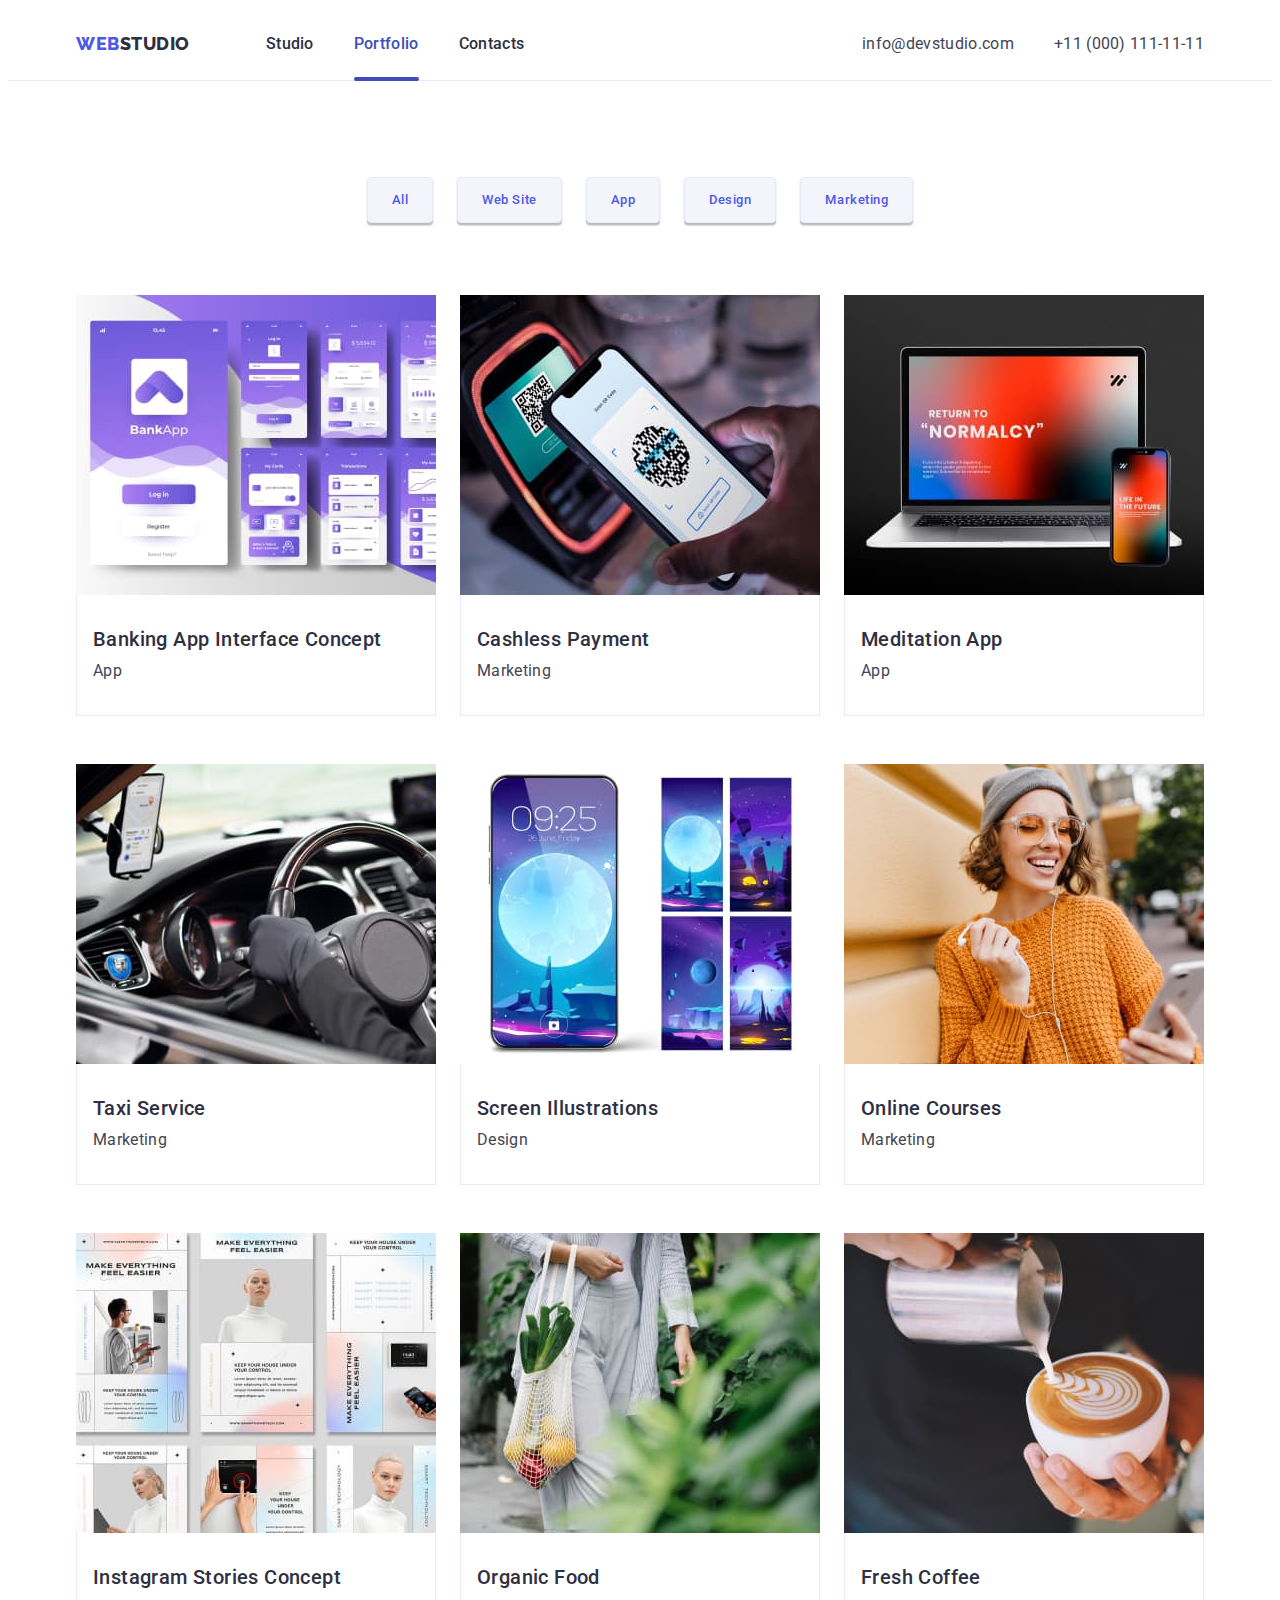
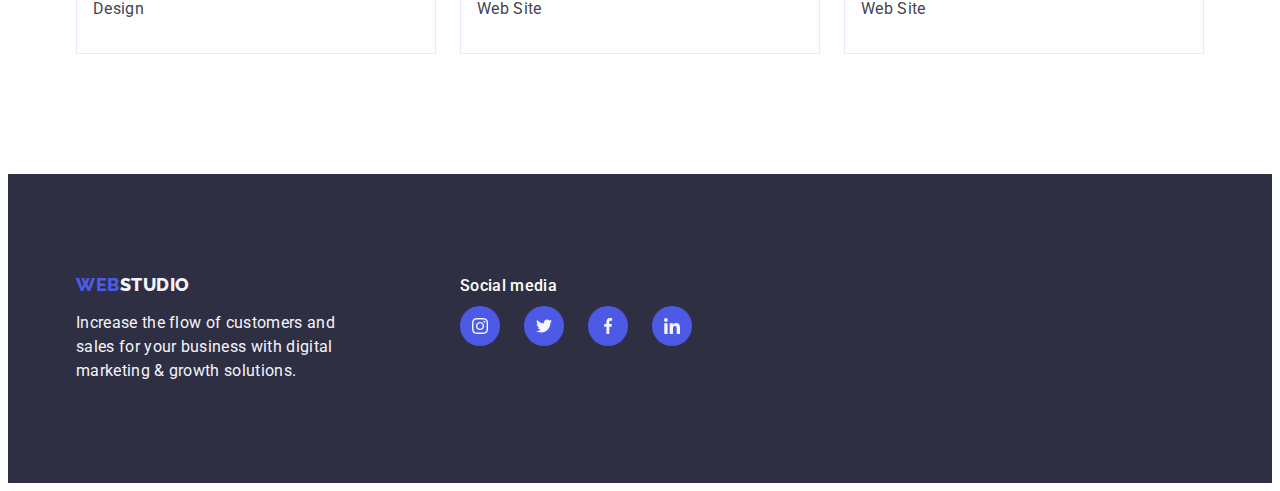
==== portfolio.html @ 9d32dc61 "popup" ====
<!DOCTYPE html>
<html lang="en">
  <head>
    <meta charset="UTF-8" />
    <meta name="viewport" content="width=device-width, initial-scale=1.0" />
    <title>Portfolio</title>

    <!-- Normalizator -->
    <link
      rel="stylesheet"
      href="https://cdnjs.cloudflare.com/ajax/libs/modern-normalize/2.0.0/modern-normalize.min.css"
      integrity="sha512-4xo8blKMVCiXpTaLzQSLSw3KFOVPWhm/TRtuPVc4WG6kUgjH6J03IBuG7JZPkcWMxJ5huwaBpOpnwYElP/m6wg=="
      crossorigin="anonymous"
      referrerpolicy="no-referrer"
    />
    <!-- ================== Font Styles =================== -->
    <link rel="preconnect" href="https://fonts.googleapis.com" />
    <link rel="preconnect" href="https://fonts.gstatic.com" crossorigin />
    <link
      href="https://fonts.googleapis.com/css2?family=Raleway:wght@800&family=Roboto:wght@400;500;700;900&display=swap"
      rel="stylesheet"
    />
    <!-- ================== Conection to CSS ============== -->
    <link rel="stylesheet" href="./css/styles.css" />
  </head>

  <!-- ================================ BODY ===================================== -->
  <body>
    <div class="all">
      <!-- Header. logo, menu, address -->
      <header class="header-main">
        <div class="container header">
          <nav class="header-navigation">
            <!--  -->
            <!--  -->
            <!--  -->
            <a href="./index.html" class="header-link-logo link"
              >Web<span class="span-logo">Studio</span></a
            >
            <!--  -->
            <!--  -->
            <!--  -->
            <ul class="links list header-menu-ul">
              <li class="header-menu-list">
                <a class="header-link-menu link" href="./index.html">Studio</a>
              </li>
              <li class="header-menu-list">
                <a
                  class="header-link-menu link current portfolio"
                  href="./portfolio.html"
                  >Portfolio</a
                >
              </li>
              <li class="header-menu-list">
                <a class="header-link-menu link" href="">Contacts</a>
              </li>
            </ul>
          </nav>
          <!-- Address -->
          <address class="address">
            <ul class="links list address-list">
              <li class="header-menu-list">
                <a
                  href="mailto:info@devstudio.com"
                  class="header-link-address link"
                  >info@devstudio.com</a
                >
              </li>
              <li class="header-menu-list">
                <a href="tel:+110001111111" class="header-link-address link"
                  >+11 (000) 111-11-11</a
                >
              </li>
            </ul>
          </address>
        </div>
      </header>

      <!-- ================================ MAIN CONTENT ================================-->
      <!--                                The Portfolio                                 -->
      <main>
        <!-- Section 1. Buttons -->
        <section class="section">
          <div class="container">
            <h1 class="visually-hidden">Portfolio</h1>

            <ul class="links list ul-portfolio-buttons">
              <li>
                <button type="button" class="button-portfolio">All</button>
              </li>
              <li>
                <button type="button" class="button-portfolio">Web Site</button>
              </li>
              <li>
                <button type="button" class="button-portfolio">App</button>
              </li>
              <li>
                <button type="button" class="button-portfolio">Design</button>
              </li>
              <li>
                <button type="button" class="button-portfolio">
                  Marketing
                </button>
              </li>
            </ul>

            <!--  -->
            <!--  -->
            <!--  -->
            <!--  -->
            <!--  -->
            <!--  -->

            <ul class="links list ul-portfolio-list">
              <li class="portfolio-list-view">
                <a href="" class="links-portfolio link">
                  <img
                    src="./images/portfolio-1.jpg"
                    alt="Portfolio picture of App"
                    width="360"
                    height="300"
                  />

                  <div class="portfolio-ietm-box">
                    <h2 class="dscr-titles title-portfolio">
                      Banking App Interface Concept
                    </h2>
                    <p class="description paragraph-portfolio">App</p>
                  </div></a
                >
              </li>

              <li class="portfolio-list-view">
                <a href="" class="links-portfolio link">
                  <img
                    src="./images/portfolio-2.jpg"
                    alt="Portfolio picture of Marketing"
                    width="360"
                    height="300"
                  />
                  <div class="portfolio-ietm-box">
                    <h2 class="dscr-titles title-portfolio">
                      Cashless Payment
                    </h2>
                    <p class="description paragraph-portfolio">Marketing</p>
                  </div></a
                >
              </li>

              <li class="portfolio-list-view">
                <a href="" class="links-portfolio link">
                  <img
                    src="./images/portfolio-3.jpg"
                    alt="Portfolio picture of App"
                    width="360"
                    height="300"
                  />
                  <div class="portfolio-ietm-box">
                    <h2 class="dscr-titles title-portfolio">Meditation App</h2>
                    <p class="description paragraph-portfolio">App</p>
                  </div></a
                >
              </li>

              <li class="portfolio-list-view">
                <a href="" class="links-portfolio link">
                  <img
                    src="./images/portfolio-4.jpg"
                    alt="Portfolio picture of Marketing"
                    width="360"
                    height="300"
                  />
                  <div class="portfolio-ietm-box">
                    <h2 class="dscr-titles title-portfolio">Taxi Service</h2>
                    <p class="description paragraph-portfolio">Marketing</p>
                  </div></a
                >
              </li>
              <li class="portfolio-list-view">
                <a href="" class="links-portfolio link">
                  <img
                    src="./images/portfolio-5.jpg"
                    alt="Portfolio picture of Design"
                    width="360"
                    height="300"
                  />
                  <div class="portfolio-ietm-box">
                    <h2 class="dscr-titles title-portfolio">
                      Screen Illustrations
                    </h2>
                    <p class="description paragraph-portfolio">Design</p>
                  </div></a
                >
              </li>
              <li class="portfolio-list-view">
                <a href="" class="links-portfolio link">
                  <img
                    src="./images/portfolio-6.jpg"
                    alt="Portfolio picture of Marketing"
                    width="360"
                    height="300"
                  />
                  <div class="portfolio-ietm-box">
                    <h2 class="dscr-titles title-portfolio">Online Courses</h2>
                    <p class="description paragraph-portfolio">Marketing</p>
                  </div></a
                >
              </li>
              <li class="portfolio-list-view">
                <a href="" class="links-portfolio link"
                  ><img
                    src="./images/portfolio-7.jpg"
                    alt="Portfolio picture of Design"
                    width="360"
                    height="300"
                  />
                  <div class="portfolio-ietm-box">
                    <h2 class="dscr-titles title-portfolio">
                      Instagram Stories Concept
                    </h2>
                    <p class="description paragraph-portfolio">Design</p>
                  </div></a
                >
              </li>
              <li class="portfolio-list-view">
                <a href="" class="links-portfolio link link"
                  ><img
                    src="./images/portfolio-8.jpg"
                    alt="Portfolio picture of Web Site"
                    width="360"
                    height="300"
                  />
                  <div class="portfolio-ietm-box">
                    <h2 class="dscr-titles title-portfolio">Organic Food</h2>
                    <p class="description paragraph-portfolio">Web Site</p>
                  </div></a
                >
              </li>
              <li class="portfolio-list-view">
                <a href="" class="links-portfolio link"
                  ><img
                    src="./images/portfolio-9.jpg"
                    alt="Portfolio picture of Web Site"
                    width="360"
                    height="300"
                  />
                  <div class="portfolio-ietm-box">
                    <h2 class="dscr-titles title-portfolio">Fresh Coffee</h2>
                    <p class="description paragraph-portfolio">Web Site</p>
                  </div></a
                >
              </li>

              <!-- ///////////////////////////////////// -->
              <!-- ///////////////////////////////////// -->
              <!-- ///////////////////////////////////// -->
            </ul>
            <!-- ///////////////////////////////////// -->
            <!-- ///////////////////////////////////// -->
            <!-- ///////////////////////////////////// -->
          </div>
        </section>
      </main>

      <!-- ================================= FOOTER =====================================-->
      <!--                                                       -->
      <footer class="footer">
        <div class="container">
          <div class="container-footer">
            <a href="./index.html" class="footer-link-logo link"
              >Web<span class="span-logo-footer">Studio</span></a
            >

            <p class="footer-paragraph">
              Increase the flow of customers and sales for your business with
              digital marketing & growth solutions.
            </p>
          </div>

          <div class="social-media-footer">
            <p class="foorer-header-icons">Social media</p>
            <!-- svg links social media -->
            <ul class="social-media-ul links">
              <li class="social-media-li">
                <a
                  href="https://www.instagram.com"
                  target="_blank"
                  rel="noopener no-referrer"
                  aria-label="social media link"
                  class="icon-media-link"
                >
                  <svg class="icon-social-media" width="16" height="16">
                    <use href="./images/icons.svg#icon-instagram"></use>
                  </svg>
                </a>
              </li>
              <li class="social-media-li">
                <a
                  href="https://twitter.com"
                  target="_blank"
                  rel="noopener no-referrer"
                  aria-label="social media link"
                  class="icon-media-link"
                >
                  <svg class="icon-social-media" width="16" height="16">
                    <use href="./images/icons.svg#icon-twitter"></use>
                  </svg>
                </a>
              </li>
              <li class="social-media-li">
                <a
                  href="https://www.facebook.com"
                  target="_blank"
                  rel="noopener no-referrer"
                  aria-label="social media link"
                  class="icon-media-link"
                >
                  <svg class="icon-social-media" width="16" height="16">
                    <use href="./images/icons.svg#icon-facebook"></use>
                  </svg>
                </a>
              </li>
              <li class="social-media-li">
                <a
                  href="https://www.linkedin.com"
                  target="_blank"
                  rel="noopener no-referrer"
                  aria-label="social media link"
                  class="icon-media-link"
                >
                  <svg class="icon-social-media" width="16" height="16">
                    <use href="./images/icons.svg#icon-linkedin"></use>
                  </svg>
                </a>
              </li>
            </ul>
          </div>
        </div>
      </footer>
    </div>
  </body>
</html>
---- css/styles.css ----
body {
  font-family: "Roboto", sans-serif;
  color: var(--body-color);
  background-color: #fff;
  /* width: 1440px;
  height: 2592px; */
}

/* ============================================== */
/*                Default properties              */
/*     font-size: 16px;                           */
/*     font-style: normal;                        */
/*     font-weight: 400;                          */
/*     letter-spacing: normal;                    */
/*     line-height: 1.15;                         */
/* ============================================== */

/* ------------------- VAR -----------------------   */
:root {
  --hover-color: #404bbf;
  --title-color: #2e2f42;
  --body-color: #434455;
  --logo-color: #4d5ae5;
  --maintitle-color: #fff;
  --section-color: #f4f4fd;
  --border-color: #e7e9fc;
  --icon-color: #8e8f99;
  --popup-color: #fcfcfc;
}

/*  -------------------  /var  -----------------------   */

.links {
  list-style-type: none;
}

.link {
  text-decoration: none;
}

.list {
  list-style: none;
  display: flex;
  gap: 24px;
  /* flex-wrap: wrap; */
}

.features-item {
  width: 264px;
  /* width: calc((100%-24px * 3) / 4); */
}

/* ==================  HEADER =======================*/

.header-link-logo {
  color: var(--logo-color);
  font-family: "Raleway", sans-serif;
  font-size: 18px;
  font-weight: 800;
  line-height: 1.17;
  letter-spacing: 0.03em;
  text-transform: uppercase;
  /* 3 дз */
  margin-right: 76px;
}

.span-logo {
  color: var(--title-color);
}

.header-link-menu {
  color: var(--title-color);
  font-size: 16px;
  font-weight: 500;
  line-height: 1.5;
  letter-spacing: 0.02em;
  text-decoration: none;
  /* 3 дз */
  display: block;
  padding: 24px 0;
}

/* псевдоелемент */
.current {
  color: #404bbf;
  position: relative;
}
.current::after {
  content: "";
  position: absolute;
  left: 0;
  bottom: -1px;
  height: 4px;
  width: 100%;
  background-color: var(--hover-color);
  border-radius: 2px;
  border-bottom: 4px;
}

/* .header-menu-list {} */

.header-link-address {
  color: var(--body-color);
  font-weight: 400;
  line-height: 1.5;
  letter-spacing: 0.02em;
  text-decoration: none;
  /* 3 дз */
  display: block;
  padding: 24px 0;
}

.address {
  font-style: normal;
  margin-left: auto;
}
/* =================== /header =====================*/

/*  ----------------  Normalization -------------------- */
.header-link-menu:hover,
.header-link-menu:focus {
  color: var(--hover-color);
  /* text-decoration: underline; */
}

.header-link-address:hover,
.header-link-address:focus {
  color: var(--hover-color);
}

.button-order-service:hover,
.button-order-service:focus {
  background-color: var(--hover-color);
}
/* -------------------- /Normalization ------------------  */

/* ====================== MAIN ===================== */

/* Section 1 */
.section-one {
  background-color: var(--title-color);
  /* Geometry */
  padding: 188px 0;
  background-image: linear-gradient(
      rgba(46, 47, 66, 0.7),
      rgba(46, 47, 66, 0.7)
    ),
    url(../images/hero-bg.jpg);
  background-repeat: no-repeat;
  background-position: center;
  background-size: 1440рх;
}

.main-title {
  color: var(--maintitle-color);
  text-align: center;

  font-size: 56px;
  font-weight: 700;
  line-height: 1.07;
  letter-spacing: 0.02em;
  /* Geometry */
  max-width: 496px;
  margin: 0 auto 48px;
}

.button-order-service {
  background: var(--logo-color);

  color: var(--maintitle-color);
  font-weight: 500;
  line-height: 1.5;
  letter-spacing: 0.04em;
  cursor: pointer;

  border-radius: 4px;
  box-shadow: 0px 4px 4px 0px rgba(0, 0, 0, 0.15);

  padding: 16px 32px;
  display: block;
  margin-left: auto;
  margin-right: auto;
  min-width: 169px;
  height: 56px;
  border: none;
}

/* Section 2 */

.section-description {
  padding: 120px 0;
}

/* svg - description*/
.description-svg-items {
  border-radius: 4px;
  background: var(--CLOUD, #f4f4fd);
  width: 264px;
  height: 112px;
  flex-shrink: 0;
  padding: 24px 100px;
  margin-bottom: 8px;
}

.icon {
  flex-shrink: 0;
}

.dscr-titles {
  color: var(--title-color);
  font-size: 20px;
  font-weight: 500;
  line-height: 1.2;
  letter-spacing: 0.02em;
  margin-bottom: 8px;
}

.description {
  color: var(--body-color);
  font-weight: 400;
  line-height: 1.5;
  letter-spacing: 0.02em;
  /* Geometry */
  margin-top: 8px;
}

/* Section 3 */
.section-what-are-we {
  padding-top: 120px;
  padding-bottom: 120px;
}

.section-title {
  color: var(--title-color);
  text-align: center;
  font-size: 36px;
  font-weight: 700;
  line-height: 1.11;
  letter-spacing: 0.02em;
  text-transform: capitalize;
  /* Geometry */
  margin-bottom: 72px;
}
.section-three-list-item {
  width: calc((100% - 48px) / 3);
}

/* Section 4 */
.section-four {
  background: var(--section-color);
  /* Geometry */
  padding-top: 120px;
  padding-bottom: 120px;
}

.section-four-list {
  background: var(--maintitle-color);
  /* Geometry */
  border-radius: 0px 0px 4px 4px;
  box-shadow: 0px 2px 1px 0px rgba(46, 47, 66, 0.08),
    0px 1px 1px 0px rgba(46, 47, 66, 0.16),
    0px 1px 6px 0px rgba(46, 47, 66, 0.08);
}

.section-four-list-title {
  color: var(--title-color);
  text-align: center;
  font-size: 20px;
  font-weight: 500;
  line-height: 1.2;
  letter-spacing: 0.02em;
  /* Geometry */
  margin-bottom: 8px;
}

.section-four-list-paragraph {
  text-align: center;
  font-weight: 400;
  line-height: 1.5;
  letter-spacing: 0.02em;
}
.paragraph-box {
  /* Geometry */
  /* margin-top: 32px;
  margin-bottom: 32px; */
  padding: 32px 0;
}

.social-media-ul {
  display: flex;
  justify-content: center;
  align-items: center;
  gap: 24px;
  margin-top: 8px;
}

.social-media-li {
  width: 40px;
  height: 40px;
}

.icon-social-media {
  /* fill: var(--logo-color); */
  flex-shrink: 0;
  fill: var(--section-color);
}

.icon-media-link {
  width: 100%;
  height: 100%;
  background-color: var(--logo-color);
  border-radius: 50%;
  display: flex;
  align-items: center;
  justify-content: center;
  transition: background-color 250ms cubic-bezier(0.4, 0, 0.2, 1);
  fill: var(--section-color);
}

.icon-media-link:hover,
.icon-media-link:focus {
  background-color: var(--hover-color);
  transition: all 250ms cubic-bezier(0.4, 0, 0.2, 1);
}
/* Section 5 */
.section-customer {
  padding-top: 120px;
  padding-bottom: 120px;
}

.customer-list {
  border-radius: 4px;
  border: 1px solid var(--icon-color);
  width: 168px;
  height: 88px;
  flex-shrink: 0;
  display: flex;
  align-items: center;
  justify-content: center;
}

.icon-customers {
  flex-shrink: 0;
  fill: var(--icon-color);
}

/* ------------------------/main -------------------------*/

/* ====================== FOOTER ======================== */
.footer {
  background: var(--title-color);
  /* Geometry */
  padding: 100px 0;
}

.footer-link-logo {
  color: var(--logo-color);
  font-family: "Raleway", sans-serif;
  font-size: 18px;
  font-weight: 800;
  line-height: 1.17;
  letter-spacing: 0.03em;
  text-transform: uppercase;
  /* 3 дз */
  /* margin-bottom: 17.5px; */
  display: inline-block;
  margin-bottom: 16px;
}

.span-logo-footer {
  color: var(--section-color);
  /* Geometry */
}

.footer-paragraph {
  color: var(--section-color);
  font-weight: 400;
  line-height: 1.5;
  letter-spacing: 0.02em;
  /* Geometry */
  max-width: 264px;
  /* margin-top: 17.5px; */
}
.container-footer {
  margin-right: 120px;
}

.foorer-header-icons {
  color: var(--maintitle-color);
  font-weight: 500;
  line-height: 1.5; /* 150% */
  letter-spacing: 0.02em;
}

/* .social-media-footer {
} */

.footer .container {
  display: flex;
  align-items: baseline;
}
/* -------------------  /Footer ----------------------- */

/* =================== PORTFOLIO ==================== */

/*  */
/*  */
/*  */
/*  */
/*  */

.button-portfolio {
  color: var(--logo-color);
  text-align: center;
  font-family: "Roboto", sans-serif;
  font-weight: 500;
  line-height: 1.5;
  letter-spacing: 0.04em;

  background: var(--section-color);
  cursor: pointer;

  padding: 12px 24px;

  border-radius: 4px;
  box-shadow: 0px 2px 2px 0px rgba(0, 0, 0, 0.12),
    0px 2px 1px 0px rgba(0, 0, 0, 0.08), 0px 3px 1px 0px rgba(0, 0, 0, 0.1);
  display: block;
  width: auto;
  border: 1px solid var(--border-color);
}

.button-portfolio:focus,
.button-portfolio:hover {
  color: var(--maintitle-color);
  font-family: "Roboto", sans-serif;
  background: var(--hover-color);
  border: 1px solid transparent;
}

.ul-portfolio-buttons {
  display: flex;
  justify-content: center;
  /* padding-bottom: 72px;
  padding-left: 271px;
  padding-right: 271px; */
  margin-bottom: 72px;
}

.links-portfolio {
  text-decoration: none;
}

.section {
  padding: 96px 0 120px;
}

.portfolio-list-view {
  /* margin-bottom: 48px; */
  width: 360px;
}

.title-portfolio {
  /* Geometry */
  margin-bottom: 8px;
}

.ul-portfolio-list {
  display: flex;
  flex-wrap: wrap;
  gap: 48px 24px;
}

.portfolio-ietm-box {
  /* margin: 32px 0; */
  padding: 32px 16px;
  border: 1px solid var(--border-color);
  border-top: none;
}

/* =============================================== */
/* =================== GEOMETRY ================== */
/* =============================================== */

*,
*::before,
*::after {
  box-sizing: border-box;
}

h1,
h2,
h3,
h4,
h5,
h6,
p {
  margin: 0;
  padding: 0;
}

ul,
ol {
  margin: 0;
  padding-left: 0;
}

img {
  display: block;
}

/* приховуємо заголовок */
.visually-hidden {
  position: absolute;
  width: 1px;
  height: 1px;
  margin: -1px;
  border: 0;
  padding: 0;
  white-space: nowrap;
  clip-path: inset(100%);
  clip: rect(0 0 0 0);
  overflow: hidden;
}

.container {
  width: 1158px;
  padding: 0 15px;

  margin: 0 auto;
  /* тимчасово */
  /* outline: 2px solid red; */
}

.header-main {
  /* geometry */

  border-bottom: 1px solid var(--border-color);
}

.header-menu-ul {
  display: flex;
  gap: 40px;
}

.address-list {
  display: flex;
  gap: 40px;
}

.header {
  display: flex;
  /* gap: 332px; */
}

.header-navigation {
  display: flex;
  align-items: center;
  /* gap: 76px; */
}

/* ===================================================== */
/*                       POP_UPS                         */
/* ===================================================== */
.backdrops {
  position: fixed;
  top: 0;
  left: 0;
  width: 100%;
  height: 100%;
}

.modal {
  width: 408px;
  height: 584px;
  flex-shrink: 0;
  border-radius: 4px;
  background-color: var(--popup-color);
  box-shadow: 0px 2px 1px 0px rgba(0, 0, 0, 0.2),
    0px 1px 3px 0px rgba(0, 0, 0, 0.12), 0px 1px 1px 0px rgba(0, 0, 0, 0.14);
  position: absolute;
  top: 50%;
  left: 50%;
  transform: translate(-50%, -50%);
}

.is-hidden {
  visibility: hidden;
  opacity: 0;
  pointer-events: none;
}

.modal-close-btn {
  border-radius: 50%;
  border: 1px solid rgba(0, 0, 0, 0.1);

  width: 24px;
  height: 24px;
  padding: 0;
  position: absolute;
  top: 24px;
  right: 24px;
  display: flex;
  justify-content: center;
  align-items: center;
  flex-shrink: 0;
}

.modal-close-btn:hover,
.modal-close-btn:focus {
  background-color: var(--hover-color);
  fill: #fff;
}

.close-icon {
  fill: var(--title-color);
  background-color: #e7e9fc;
  flex-shrink: 0;
}

/* .close-icon:hover,
.close-icon:focus {

} */

/* hw4-version2 */

/* =========================================================================================================================================================================== */

/* 

.hero {
  background-color: #2a2a2a;
  background-image: url(шлях до зображення);
  background-repeat: no-repeat; (repeat | repeat-x | repeat-y | no-repeat)
  background-position: center; (У якості значення можна використовувати абсолютні (px) чи відносні (%) одиниці, і навіть ключові слова (top, bottom, right, left, center).)
  backrgound-position: right 30px bottom 20px;


  background-size: cover;
  background-size: auto | значення | cover | contain
}

background-image: linear-gradient(
	to bottom, 
	rgba(255, 0, 0, 0.3), 
	rgba(255, 0, 0, 0.3)
	),
	url(шлях до зображення);
Формат значення кольору може бути будь-яким: ключові слова, rgb, rgba чи hex, та їх можна змішувати.
to top, to right, to bottom, to left

to top left, початкова точка градієнта буде розташована в правому нижньому кутку, тобто протилежному

********
background: background-color background-image background-repeat background-position background-attachment background-size

*/

/* SHADOW
box-shadow: inset <x-offset> <y-offset> <blur> <spread> <color>
*/

/* Алгоритм створення SVG-спрайт



Відкрий макет у Figma, обери там всі іконки й експортуй їх в SVG-форматі на свій комп’ютер.
Зайди на icomoon.io , натисни кнопку Import Icons зверху ліворуч та додай всі іконки.
Натисни Generate SVG & More внизу ліворуч.
Натиснути Download внизу ліворуч. */

/* ::before ::after */
/* Перевір чи використали властивість content  */

/* 
.box::before, .box::after {
	font-size: 30px;
} 
*/

/*  Застосувати стилі до псевдоелементу.box::after при ховері на елемент .box 
.box:hover::after {
  background-color: tomato;
} */

/* 
 */
/*  */
/* 
  */

/* position: 
  
  static | relative | absolute | fixed | sticky */
/* .box.relative {
  position: relative;
  top: 100px;
  left: 10px;
} */

/* .chat-button {
  position: fixed;
  right: 30px;
  bottom: 30px;

  display: inline-block;
  width: 64px;
  height: 64px;

  margin: 0;
  padding: 0;
  border: none;
  background-color: transparent;

  background-image: url("https://cdn-icons-png.flaticon.com/512/1653/1653630.png");
  background-size: contain;

  cursor: pointer;
} */

/*  */
/* transition-property: <властивість>
transition-duration: <час>
transition-timing-function: <функція розподілу часу>
transition-delay: <затримка> */

/* transition-property */
/* задає властивості, до яких буде застосовано ефект переходу */

/* transition-duration */
/* transition-timing-function */
/* задає функцію розподілу часу, тобто поведінку анімації. */
/* Ключові слова:

ease — перехід починається повільно, швидко прискорюється, а потім знову сповільнюється в кінці.
linear — перехід має рівномірну швидкість.
ease-in — починається повільно, швидкість переходу збільшується до повного завершення переходу.
ease-out — починається швидко, уповільнюється протягом переходу.
ease-in-out — починається повільно, прискорюється, а потім знову сповільнюється. */

/* transition-delay */

/* transition: [property] [duration] [timing-function] [delay] */

/* заголовок з підсвічуванням */
/* .hero-title {
  display: flex;
  align-items: center;
  justify-content: center;
  gap: 8px;
  margin-bottom: 24px;
  font-size: 32px;
  line-height: 1.333;
  letter-spacing: 3px;
}

.hero-title::before,
.hero-title::after {
  content: "";
  width: 100px;
  height: 2px;
  background-color: #fff;
}
.hero-title:hover::before, .hero-title:hover::after { background-color: #03a9f4;} */
/*  */
/*  */
/*  */
/* transform: none | <тип трансформації> <тип трансформації> ...
.box {
  transform: scale(1.15);
}
Наприклад, значення scale(1.25) — це 125% від початкового розміру, а scale(0.75) — 75%. */
/* .box {
  transform: rotate(45deg);
}
rotate(0.5turn) це півоберту, аналог rotate(180deg) */
/*  */
/* translateX(tx), translateY(ty) і translate(tx, ty) */
/* Значення можуть бути у пікселях чи відсотках. Якщо значення задано у відсотках, воно розраховується від розміру зміщуваного елемента.

.box {
  transform: translate(100px, 200px);
}
 */

/* .parent {
	position: relative;
}

.box {
  position: absolute;
  top: 50%;
  left: 50%;
  transform: translate(-50%, -50%);
} */
/* skewX(кут), skewY(кут) і skew(x-кут, y-кут)
.box {
  transform: skew(30deg);
} */
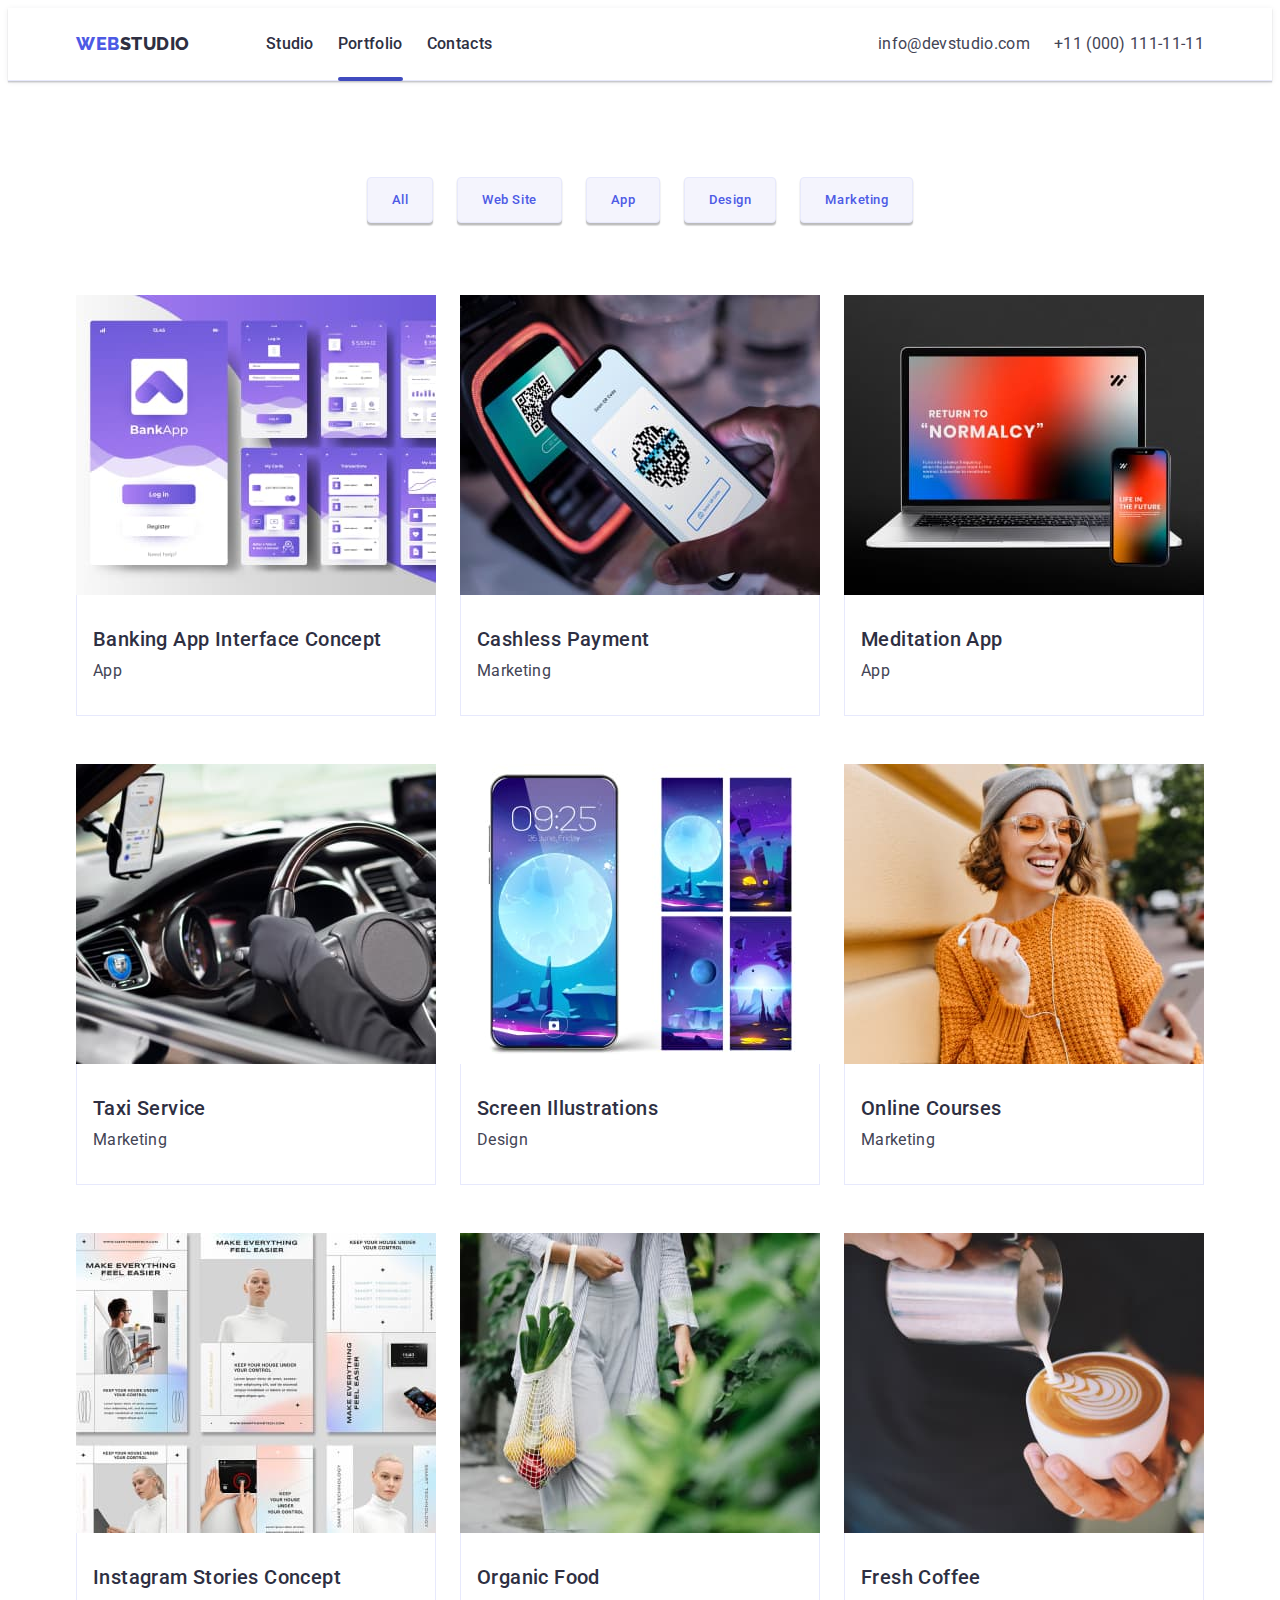
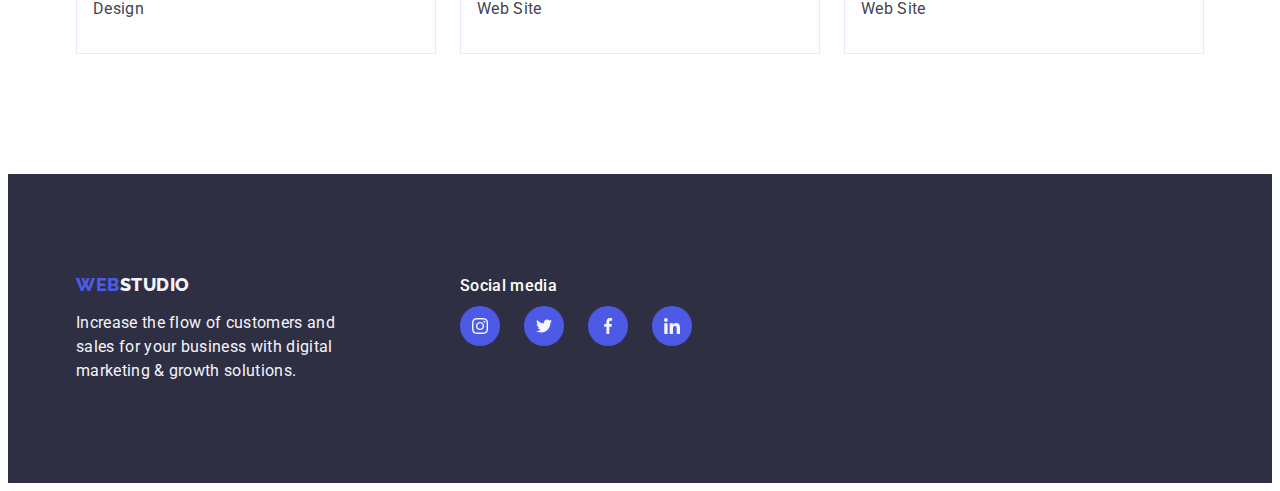
==== commit dc83775d: "hw4-version2" ====
--- a/portfolio.html
+++ b/portfolio.html
@@ -41,17 +41,15 @@
             <!--  -->
             <!--  -->
             <ul class="links list header-menu-ul">
-              <li class="header-menu-list">
+              <li>
                 <a class="header-link-menu link" href="./index.html">Studio</a>
               </li>
-              <li class="header-menu-list">
-                <a
-                  class="header-link-menu link current portfolio"
-                  href="./portfolio.html"
+              <li class="current">
+                <a class="header-link-menu link" href="./portfolio.html"
                   >Portfolio</a
                 >
               </li>
-              <li class="header-menu-list">
+              <li>
                 <a class="header-link-menu link" href="">Contacts</a>
               </li>
             </ul>
@@ -114,13 +112,25 @@
             <ul class="links list ul-portfolio-list">
               <li class="portfolio-list-view">
                 <a href="" class="links-portfolio link">
-                  <img
-                    src="./images/portfolio-1.jpg"
-                    alt="Portfolio picture of App"
-                    width="360"
-                    height="300"
-                  />
-
+                  <!-- overlay box -->
+                  <div class="box">
+                    <img
+                      src="./images/portfolio-1.jpg"
+                      alt="Portfolio picture of App"
+                      width="360"
+                      height="300"
+                    />
+
+                    <!-- overlay -->
+                    <div class="overlay">
+                      <p>
+                        14 Stylish and User-Friendly App Design Concepts · Task
+                        Manager App · Calorie Tracker App · Exotic Fruit
+                        Ecommerce App · Cloud Storage App
+                      </p>
+                    </div>
+                  </div>
+                  <!-- /overlay -->
                   <div class="portfolio-ietm-box">
                     <h2 class="dscr-titles title-portfolio">
                       Banking App Interface Concept
@@ -132,12 +142,24 @@
 
               <li class="portfolio-list-view">
                 <a href="" class="links-portfolio link">
-                  <img
-                    src="./images/portfolio-2.jpg"
-                    alt="Portfolio picture of Marketing"
-                    width="360"
-                    height="300"
-                  />
+                  <!-- overlay box -->
+                  <div class="box">
+                    <img
+                      src="./images/portfolio-2.jpg"
+                      alt="Portfolio picture of Marketing"
+                      width="360"
+                      height="300"
+                    />
+                    <!-- overlay -->
+                    <div class="overlay">
+                      <p>
+                        14 Stylish and User-Friendly App Design Concepts · Task
+                        Manager App · Calorie Tracker App · Exotic Fruit
+                        Ecommerce App · Cloud Storage App
+                      </p>
+                    </div>
+                  </div>
+                  <!-- /overlay -->
                   <div class="portfolio-ietm-box">
                     <h2 class="dscr-titles title-portfolio">
                       Cashless Payment
@@ -149,12 +171,24 @@
 
               <li class="portfolio-list-view">
                 <a href="" class="links-portfolio link">
-                  <img
-                    src="./images/portfolio-3.jpg"
-                    alt="Portfolio picture of App"
-                    width="360"
-                    height="300"
-                  />
+                  <!-- overlay box -->
+                  <div class="box">
+                    <img
+                      src="./images/portfolio-3.jpg"
+                      alt="Portfolio picture of App"
+                      width="360"
+                      height="300"
+                    />
+                    <!-- overlay -->
+                    <div class="overlay">
+                      <p>
+                        14 Stylish and User-Friendly App Design Concepts · Task
+                        Manager App · Calorie Tracker App · Exotic Fruit
+                        Ecommerce App · Cloud Storage App
+                      </p>
+                    </div>
+                  </div>
+                  <!-- /overlay -->
                   <div class="portfolio-ietm-box">
                     <h2 class="dscr-titles title-portfolio">Meditation App</h2>
                     <p class="description paragraph-portfolio">App</p>
@@ -164,12 +198,24 @@
 
               <li class="portfolio-list-view">
                 <a href="" class="links-portfolio link">
-                  <img
-                    src="./images/portfolio-4.jpg"
-                    alt="Portfolio picture of Marketing"
-                    width="360"
-                    height="300"
-                  />
+                  <!-- overlay box -->
+                  <div class="box">
+                    <img
+                      src="./images/portfolio-4.jpg"
+                      alt="Portfolio picture of Marketing"
+                      width="360"
+                      height="300"
+                    />
+                    <!-- overlay -->
+                    <div class="overlay">
+                      <p>
+                        14 Stylish and User-Friendly App Design Concepts · Task
+                        Manager App · Calorie Tracker App · Exotic Fruit
+                        Ecommerce App · Cloud Storage App
+                      </p>
+                    </div>
+                  </div>
+                  <!-- /overlay -->
                   <div class="portfolio-ietm-box">
                     <h2 class="dscr-titles title-portfolio">Taxi Service</h2>
                     <p class="description paragraph-portfolio">Marketing</p>
@@ -178,12 +224,24 @@
               </li>
               <li class="portfolio-list-view">
                 <a href="" class="links-portfolio link">
-                  <img
-                    src="./images/portfolio-5.jpg"
-                    alt="Portfolio picture of Design"
-                    width="360"
-                    height="300"
-                  />
+                  <!-- overlay box -->
+                  <div class="box">
+                    <img
+                      src="./images/portfolio-5.jpg"
+                      alt="Portfolio picture of Design"
+                      width="360"
+                      height="300"
+                    />
+                    <!-- overlay -->
+                    <div class="overlay">
+                      <p>
+                        14 Stylish and User-Friendly App Design Concepts · Task
+                        Manager App · Calorie Tracker App · Exotic Fruit
+                        Ecommerce App · Cloud Storage App
+                      </p>
+                    </div>
+                  </div>
+                  <!-- /overlay -->
                   <div class="portfolio-ietm-box">
                     <h2 class="dscr-titles title-portfolio">
                       Screen Illustrations
@@ -194,12 +252,24 @@
               </li>
               <li class="portfolio-list-view">
                 <a href="" class="links-portfolio link">
-                  <img
-                    src="./images/portfolio-6.jpg"
-                    alt="Portfolio picture of Marketing"
-                    width="360"
-                    height="300"
-                  />
+                  <!-- overlay box -->
+                  <div class="box">
+                    <img
+                      src="./images/portfolio-6.jpg"
+                      alt="Portfolio picture of Marketing"
+                      width="360"
+                      height="300"
+                    />
+                    <!-- overlay -->
+                    <div class="overlay">
+                      <p>
+                        14 Stylish and User-Friendly App Design Concepts · Task
+                        Manager App · Calorie Tracker App · Exotic Fruit
+                        Ecommerce App · Cloud Storage App
+                      </p>
+                    </div>
+                  </div>
+                  <!-- /overlay -->
                   <div class="portfolio-ietm-box">
                     <h2 class="dscr-titles title-portfolio">Online Courses</h2>
                     <p class="description paragraph-portfolio">Marketing</p>
@@ -207,13 +277,25 @@
                 >
               </li>
               <li class="portfolio-list-view">
-                <a href="" class="links-portfolio link"
-                  ><img
-                    src="./images/portfolio-7.jpg"
-                    alt="Portfolio picture of Design"
-                    width="360"
-                    height="300"
-                  />
+                <a href="" class="links-portfolio link">
+                  <!-- overlay box -->
+                  <div class="box">
+                    <img
+                      src="./images/portfolio-7.jpg"
+                      alt="Portfolio picture of Design"
+                      width="360"
+                      height="300"
+                    />
+                    <!-- overlay -->
+                    <div class="overlay">
+                      <p>
+                        14 Stylish and User-Friendly App Design Concepts · Task
+                        Manager App · Calorie Tracker App · Exotic Fruit
+                        Ecommerce App · Cloud Storage App
+                      </p>
+                    </div>
+                  </div>
+                  <!-- /overlay -->
                   <div class="portfolio-ietm-box">
                     <h2 class="dscr-titles title-portfolio">
                       Instagram Stories Concept
@@ -223,13 +305,25 @@
                 >
               </li>
               <li class="portfolio-list-view">
-                <a href="" class="links-portfolio link link"
-                  ><img
-                    src="./images/portfolio-8.jpg"
-                    alt="Portfolio picture of Web Site"
-                    width="360"
-                    height="300"
-                  />
+                <a href="" class="links-portfolio link link">
+                  <!-- overlay box -->
+                  <div class="box">
+                    <img
+                      src="./images/portfolio-8.jpg"
+                      alt="Portfolio picture of Web Site"
+                      width="360"
+                      height="300"
+                    />
+                    <!-- overlay -->
+                    <div class="overlay">
+                      <p>
+                        14 Stylish and User-Friendly App Design Concepts · Task
+                        Manager App · Calorie Tracker App · Exotic Fruit
+                        Ecommerce App · Cloud Storage App
+                      </p>
+                    </div>
+                  </div>
+                  <!-- /overlay -->
                   <div class="portfolio-ietm-box">
                     <h2 class="dscr-titles title-portfolio">Organic Food</h2>
                     <p class="description paragraph-portfolio">Web Site</p>
@@ -237,13 +331,25 @@
                 >
               </li>
               <li class="portfolio-list-view">
-                <a href="" class="links-portfolio link"
-                  ><img
-                    src="./images/portfolio-9.jpg"
-                    alt="Portfolio picture of Web Site"
-                    width="360"
-                    height="300"
-                  />
+                <a href="" class="links-portfolio link">
+                  <!-- overlay box -->
+                  <div class="box">
+                    <img
+                      src="./images/portfolio-9.jpg"
+                      alt="Portfolio picture of Web Site"
+                      width="360"
+                      height="300"
+                    />
+                    <!-- overlay -->
+                    <div class="overlay">
+                      <p>
+                        14 Stylish and User-Friendly App Design Concepts · Task
+                        Manager App · Calorie Tracker App · Exotic Fruit
+                        Ecommerce App · Cloud Storage App
+                      </p>
+                    </div>
+                  </div>
+                  <!-- /overlay -->
                   <div class="portfolio-ietm-box">
                     <h2 class="dscr-titles title-portfolio">Fresh Coffee</h2>
                     <p class="description paragraph-portfolio">Web Site</p>
--- a/css/styles.css
+++ b/css/styles.css
@@ -1,11 +1,3 @@
-body {
-  font-family: "Roboto", sans-serif;
-  color: var(--body-color);
-  background-color: #fff;
-  /* width: 1440px;
-  height: 2592px; */
-}
-
 /* ============================================== */
 /*                Default properties              */
 /*     font-size: 16px;                           */
@@ -26,9 +18,100 @@
   --border-color: #e7e9fc;
   --icon-color: #8e8f99;
   --popup-color: #fcfcfc;
-}
-
-/*  -------------------  /var  -----------------------   */
+  --modal-color: rgba(46, 47, 66, 0.4);
+}
+/*  -------------------  /var  ---------------------- */
+/* =============================================== */
+/* =================== GEOMETRY ================== */
+/* =============================================== */
+
+*,
+*::before,
+*::after {
+  box-sizing: border-box;
+}
+
+h1,
+h2,
+h3,
+h4,
+h5,
+h6,
+p {
+  margin: 0;
+  padding: 0;
+}
+
+ul,
+ol {
+  margin: 0;
+  padding-left: 0;
+}
+
+img {
+  display: block;
+}
+
+/* приховуємо заголовок */
+.visually-hidden {
+  position: absolute;
+  width: 1px;
+  height: 1px;
+  margin: -1px;
+  border: 0;
+  padding: 0;
+  white-space: nowrap;
+  clip-path: inset(100%);
+  clip: rect(0 0 0 0);
+  overflow: hidden;
+}
+
+.container {
+  width: 1158px;
+  padding: 0 15px;
+
+  margin: 0 auto;
+  /* тимчасово */
+  /* outline: 2px solid red; */
+}
+
+.header-main {
+  /* geometry */
+
+  border-bottom: 1px solid var(--border-color);
+}
+
+.header-menu-ul {
+  display: flex;
+  gap: 40px;
+}
+
+.address-list {
+  display: flex;
+  gap: 40px;
+}
+
+.header {
+  display: flex;
+  /* gap: 332px; */
+}
+
+.header-navigation {
+  display: flex;
+  align-items: center;
+  /* gap: 76px; */
+}
+
+/* ===================================================== */
+/*                         GENERAL                      */
+/* =====================================================*/
+body {
+  font-family: "Roboto", sans-serif;
+  color: var(--body-color);
+  background-color: #fff;
+  /* width: 1440px;
+  height: 2592px; */
+}
 
 .links {
   list-style-type: none;
@@ -50,7 +133,17 @@
   /* width: calc((100%-24px * 3) / 4); */
 }
 
-/* ==================  HEADER =======================*/
+/* ===================================================*/
+/*                    HEADER                          */
+/* ================================================== */
+.header-main {
+  border-bottom: 1px solid var(--border-color);
+  background: var(--maintitle-color);
+  box-shadow: 0px 1px 6px 0px rgba(46, 47, 66, 0.08),
+    0px 1px 1px 0px rgba(46, 47, 66, 0.16),
+    0px 2px 1px 0px rgba(46, 47, 66, 0.08);
+  flex-shrink: 0;
+}
 
 .header-link-logo {
   color: var(--logo-color);
@@ -82,8 +175,9 @@
 
 /* псевдоелемент */
 .current {
-  color: #404bbf;
+  color: var(--hover-color);
   position: relative;
+  transition: color 250ms cubic-bezier(0.4, 0, 0.2, 1);
 }
 .current::after {
   content: "";
@@ -97,7 +191,9 @@
   border-bottom: 4px;
 }
 
-/* .header-menu-list {} */
+.header-menu-list {
+  transition: color 250ms cubic-bezier(0.4, 0, 0.2, 1);
+}
 
 .header-link-address {
   color: var(--body-color);
@@ -114,7 +210,6 @@
   font-style: normal;
   margin-left: auto;
 }
-/* =================== /header =====================*/
 
 /*  ----------------  Normalization -------------------- */
 .header-link-menu:hover,
@@ -133,6 +228,7 @@
   background-color: var(--hover-color);
 }
 /* -------------------- /Normalization ------------------  */
+/* =================== /header =====================*/
 
 /* ====================== MAIN ===================== */
 
@@ -183,6 +279,8 @@
   min-width: 169px;
   height: 56px;
   border: none;
+  transition: background-color 250ms cubic-bezier(0.4, 0, 0.2, 1),
+    border 250ms cubic-bezier(0.4, 0, 0.2, 1);
 }
 
 /* Section 2 */
@@ -428,6 +526,8 @@
   display: block;
   width: auto;
   border: 1px solid var(--border-color);
+  transition: background-color 250ms cubic-bezier(0.4, 0, 0.2, 1),
+    border 250ms cubic-bezier(0.4, 0, 0.2, 1);
 }
 
 .button-portfolio:focus,
@@ -476,87 +576,6 @@
   padding: 32px 16px;
   border: 1px solid var(--border-color);
   border-top: none;
-}
-
-/* =============================================== */
-/* =================== GEOMETRY ================== */
-/* =============================================== */
-
-*,
-*::before,
-*::after {
-  box-sizing: border-box;
-}
-
-h1,
-h2,
-h3,
-h4,
-h5,
-h6,
-p {
-  margin: 0;
-  padding: 0;
-}
-
-ul,
-ol {
-  margin: 0;
-  padding-left: 0;
-}
-
-img {
-  display: block;
-}
-
-/* приховуємо заголовок */
-.visually-hidden {
-  position: absolute;
-  width: 1px;
-  height: 1px;
-  margin: -1px;
-  border: 0;
-  padding: 0;
-  white-space: nowrap;
-  clip-path: inset(100%);
-  clip: rect(0 0 0 0);
-  overflow: hidden;
-}
-
-.container {
-  width: 1158px;
-  padding: 0 15px;
-
-  margin: 0 auto;
-  /* тимчасово */
-  /* outline: 2px solid red; */
-}
-
-.header-main {
-  /* geometry */
-
-  border-bottom: 1px solid var(--border-color);
-}
-
-.header-menu-ul {
-  display: flex;
-  gap: 40px;
-}
-
-.address-list {
-  display: flex;
-  gap: 40px;
-}
-
-.header {
-  display: flex;
-  /* gap: 332px; */
-}
-
-.header-navigation {
-  display: flex;
-  align-items: center;
-  /* gap: 76px; */
 }
 
 /* ===================================================== */
@@ -568,6 +587,8 @@
   left: 0;
   width: 100%;
   height: 100%;
+  background-color: var(--modal-color);
+  flex-shrink: 0;
 }
 
 .modal {
@@ -593,7 +614,6 @@
 .modal-close-btn {
   border-radius: 50%;
   border: 1px solid rgba(0, 0, 0, 0.1);
-
   width: 24px;
   height: 24px;
   padding: 0;
@@ -604,25 +624,61 @@
   justify-content: center;
   align-items: center;
   flex-shrink: 0;
+  background-color: var(--border-color);
+  cursor: pointer;
+  transition: background-color 250ms cubic-bezier(0.4, 0, 0.2, 1),
+    border 250ms cubic-bezier(0.4, 0, 0.2, 1);
 }
 
 .modal-close-btn:hover,
 .modal-close-btn:focus {
   background-color: var(--hover-color);
-  fill: #fff;
-}
-
-.close-icon {
-  fill: var(--title-color);
-  background-color: #e7e9fc;
-  flex-shrink: 0;
-}
-
-/* .close-icon:hover,
-.close-icon:focus {
-
-} */
-
+  border: none;
+}
+
+.close {
+  transition: fill 250ms cubic-bezier(0.4, 0, 0.2, 1);
+}
+
+.modal-close-btn:hover .close-icon,
+.modal-close-btn:focus .close-icon {
+  fill: var(--maintitle-color);
+}
+
+/* ====================================================== */
+/*                     overlay                           */
+/* ====================================================== */
+.box {
+  position: relative;
+  overflow: hidden;
+}
+
+.overlay {
+  position: absolute;
+  top: 0;
+  left: 0;
+  width: 100%;
+  height: 100%;
+  padding: 40px 32px 164px;
+  background-color: var(--logo-color);
+
+  transform: translatey(100%);
+  transition: transform 250ms cubic-bezier(0.4, 0, 0.2, 1);
+  flex-shrink: 0;
+}
+
+.box:hover .overlay {
+  transform: translatey(0);
+}
+
+.overlay p {
+  color: var(--section-color);
+
+  line-height: 1.5;
+  letter-spacing: 0.02em;
+}
+
+/* ====================================================== */
 /* hw4-version2 */
 
 /* =========================================================================================================================================================================== */
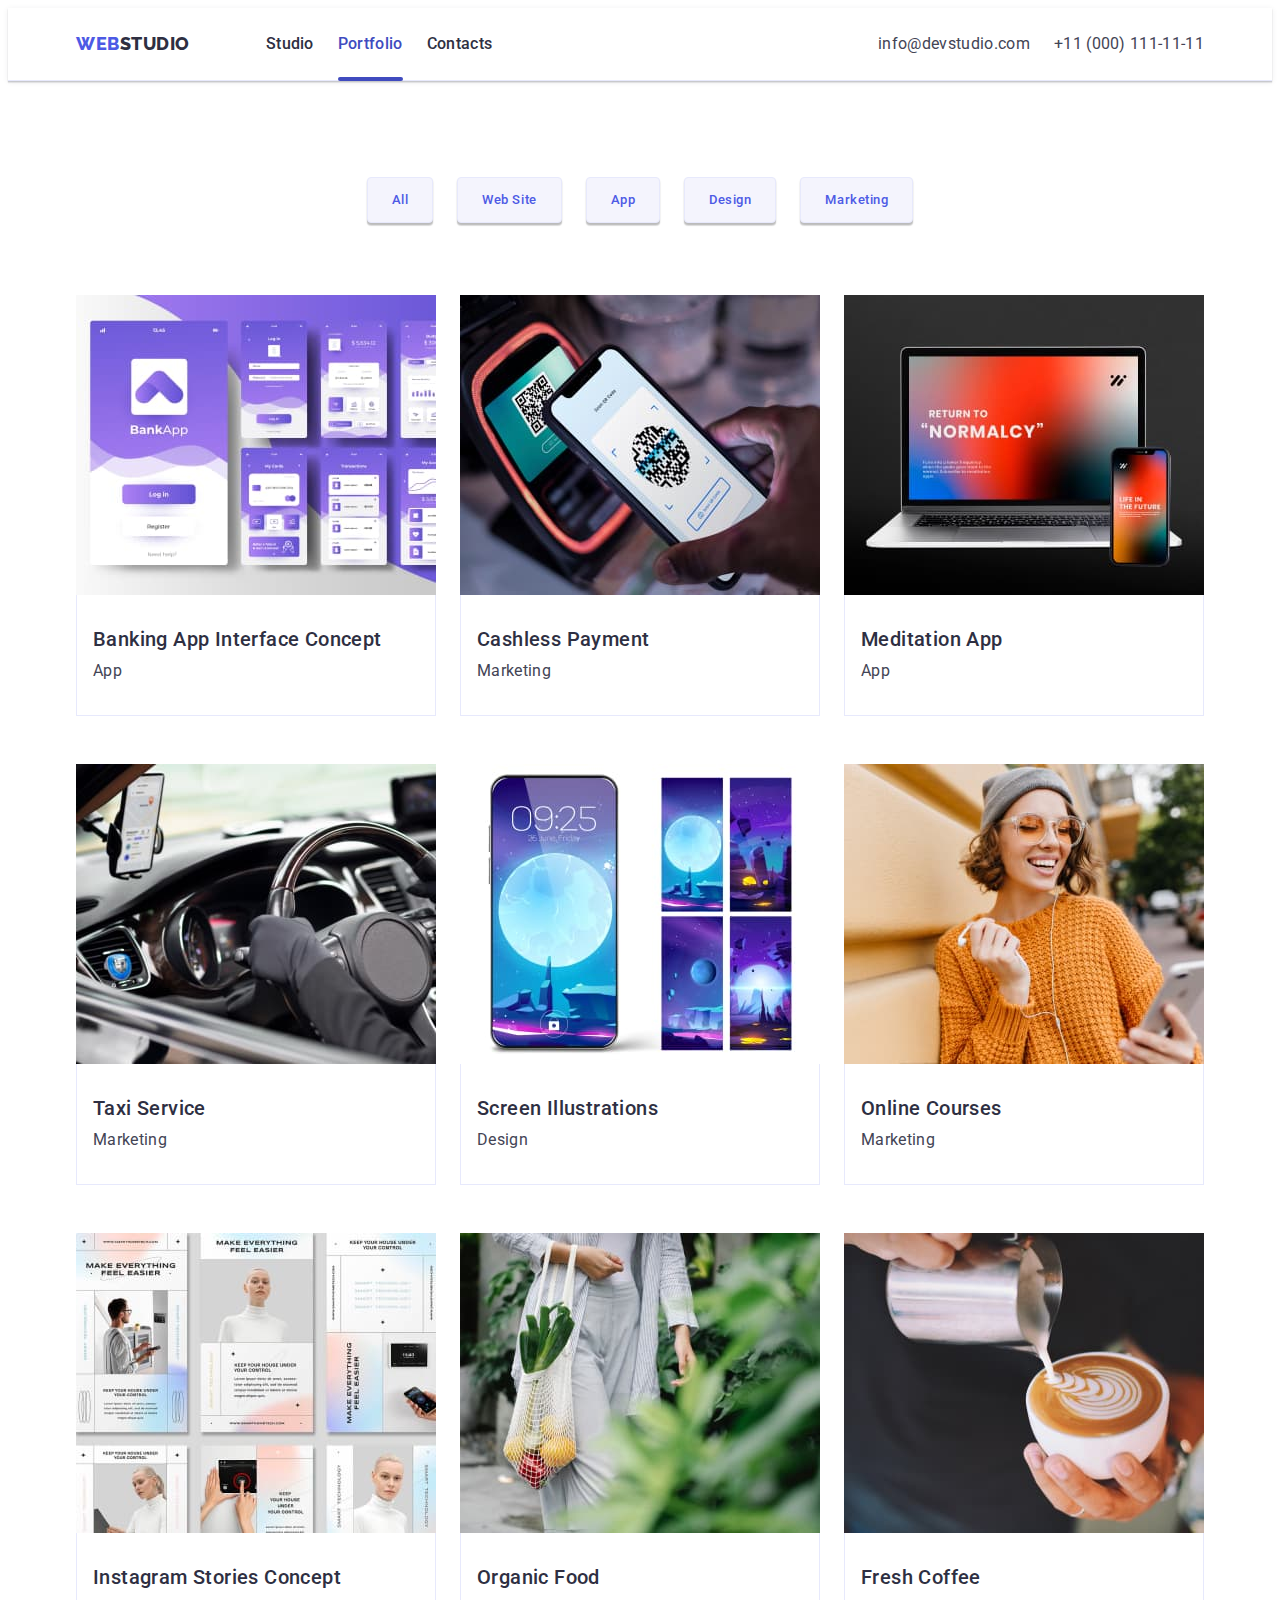
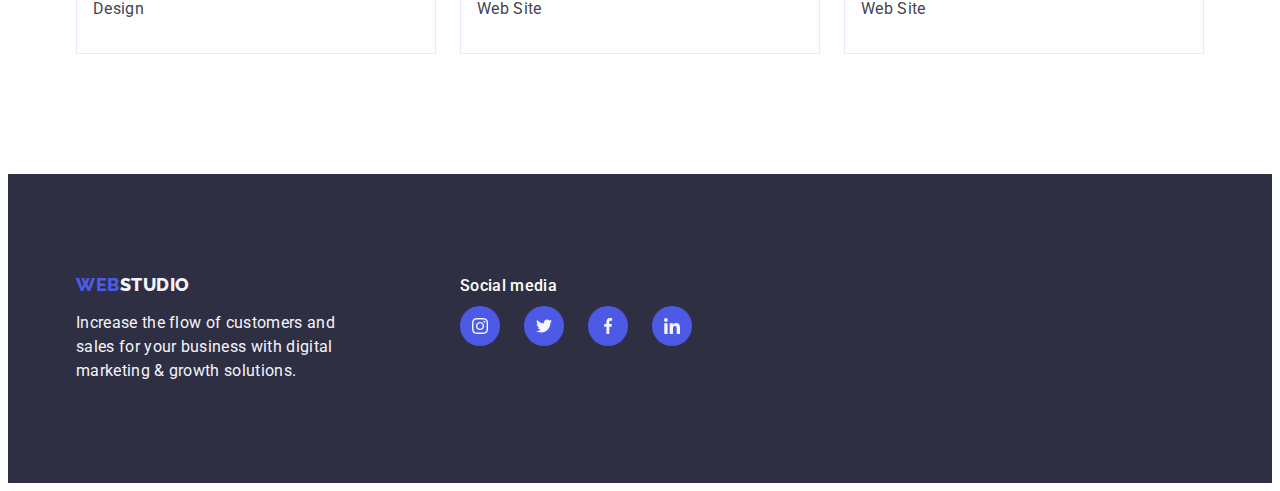
==== commit 9bea7a8e: "hw4-version4" ====
--- a/portfolio.html
+++ b/portfolio.html
@@ -44,8 +44,8 @@
               <li>
                 <a class="header-link-menu link" href="./index.html">Studio</a>
               </li>
-              <li class="current">
-                <a class="header-link-menu link" href="./portfolio.html"
+              <li>
+                <a class="header-link-menu link current" href="./portfolio.html"
                   >Portfolio</a
                 >
               </li>
--- a/css/styles.css
+++ b/css/styles.css
@@ -191,9 +191,9 @@
   border-bottom: 4px;
 }
 
-.header-menu-list {
-  transition: color 250ms cubic-bezier(0.4, 0, 0.2, 1);
-}
+/* .header-menu-list {
+  
+} */
 
 .header-link-address {
   color: var(--body-color);
@@ -204,6 +204,7 @@
   /* 3 дз */
   display: block;
   padding: 24px 0;
+  transition: color 250ms cubic-bezier(0.4, 0, 0.2, 1);
 }
 
 .address {
@@ -237,6 +238,8 @@
   background-color: var(--title-color);
   /* Geometry */
   padding: 188px 0;
+  margin-left: auto;
+  margin-right: auto;
   background-image: linear-gradient(
       rgba(46, 47, 66, 0.7),
       rgba(46, 47, 66, 0.7)
@@ -244,7 +247,9 @@
     url(../images/hero-bg.jpg);
   background-repeat: no-repeat;
   background-position: center;
-  background-size: 1440рх;
+  background-size: cover;
+
+  max-width: 1440px;
 }
 
 .main-title {
@@ -279,8 +284,10 @@
   min-width: 169px;
   height: 56px;
   border: none;
-  transition: background-color 250ms cubic-bezier(0.4, 0, 0.2, 1),
-    border 250ms cubic-bezier(0.4, 0, 0.2, 1);
+  /* transition: background-color 250ms cubic-bezier(0.4, 0, 0.2, 1),
+    border 250ms cubic-bezier(0.4, 0, 0.2, 1); */
+
+  transition: background-color 250ms cubic-bezier(0.4, 0, 0.2, 1);
 }
 
 /* Section 2 */
@@ -296,8 +303,11 @@
   width: 264px;
   height: 112px;
   flex-shrink: 0;
-  padding: 24px 100px;
+
   margin-bottom: 8px;
+  display: flex;
+  justify-content: center;
+  align-items: center;
 }
 
 .icon {
@@ -435,6 +445,7 @@
   display: flex;
   align-items: center;
   justify-content: center;
+  transition: background-color 250ms cubic-bezier(0.4, 0, 0.2, 1);
 }
 
 .icon-customers {
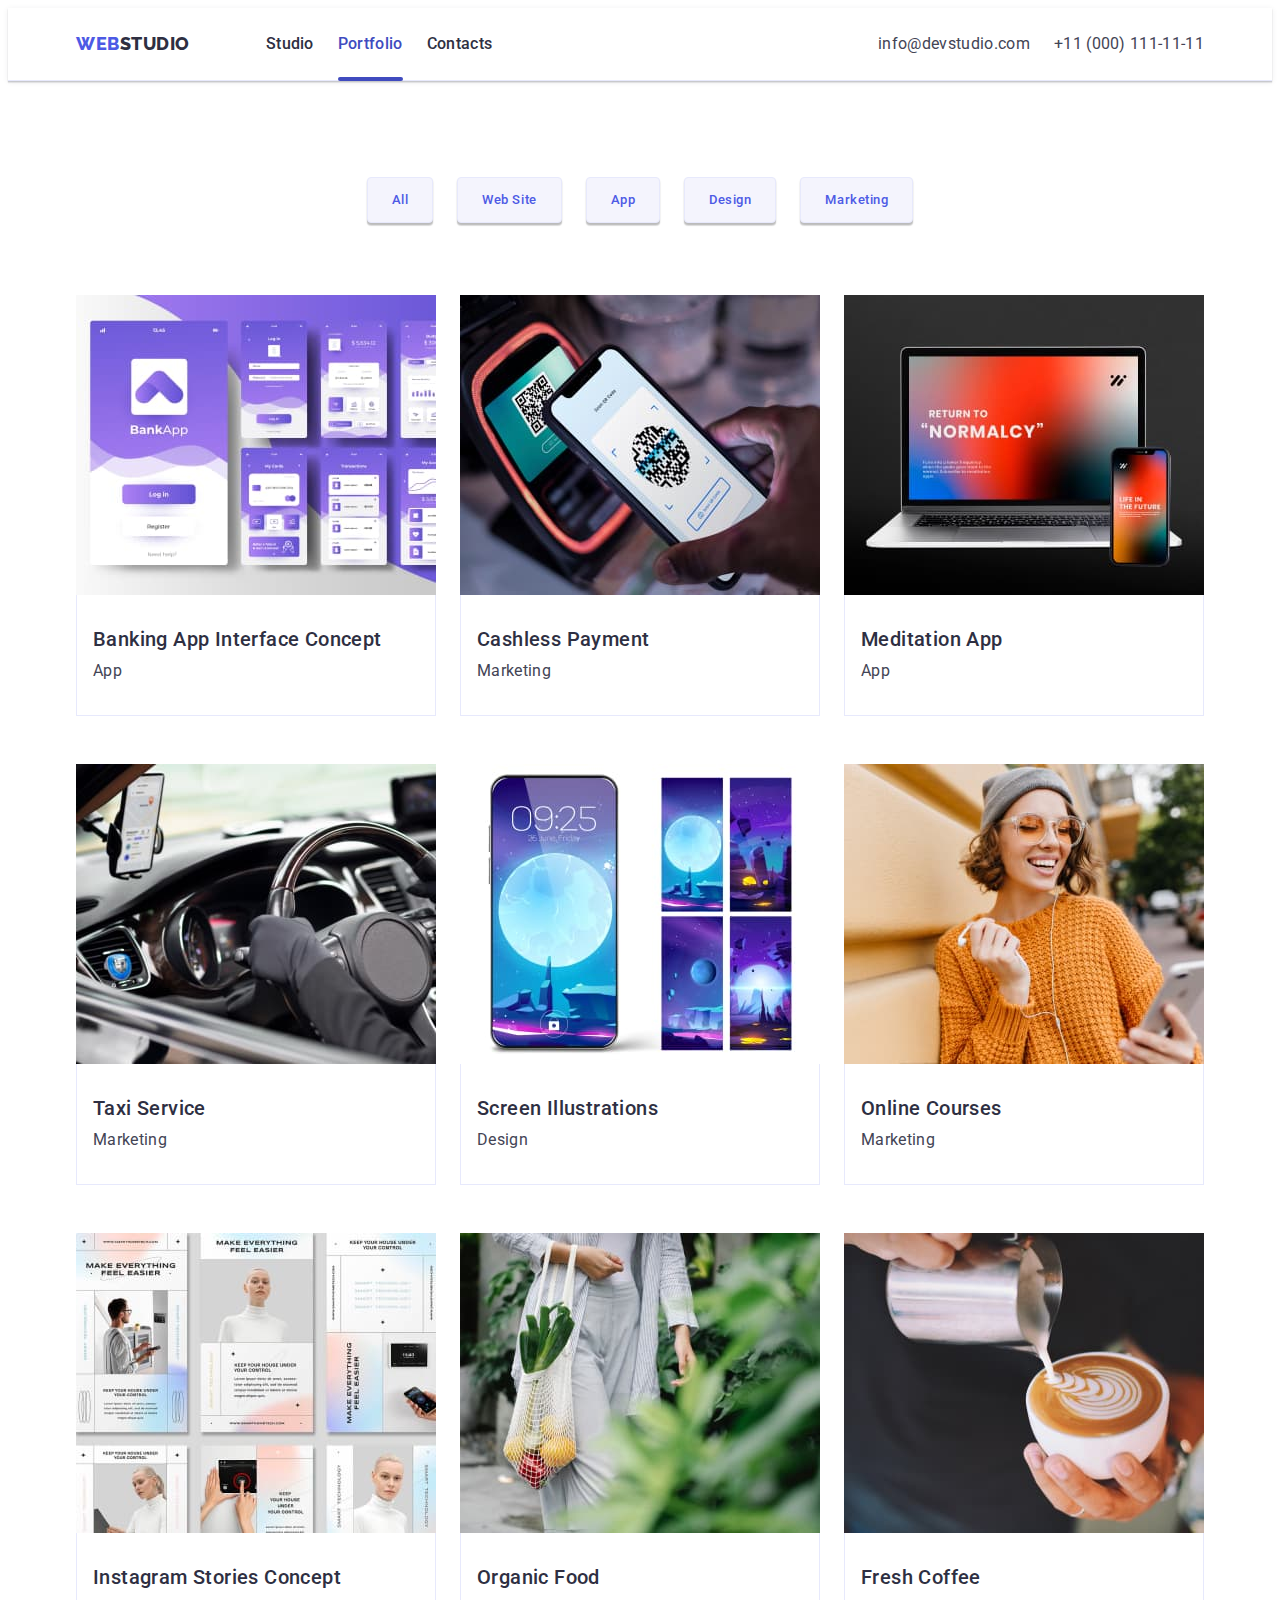
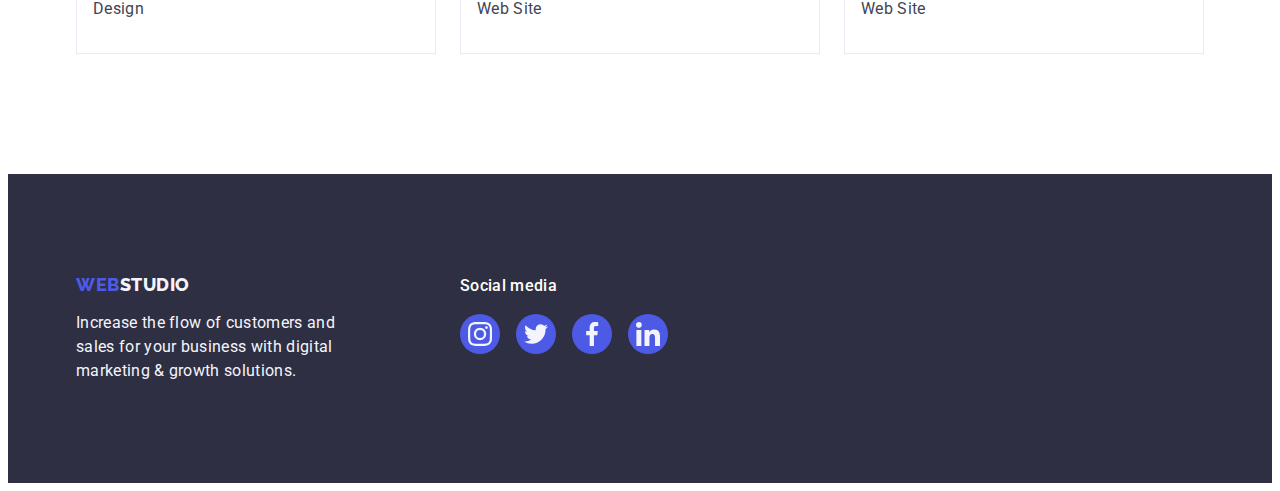
==== commit b858d1b3: "hw4-version11" ====
--- a/portfolio.html
+++ b/portfolio.html
@@ -386,16 +386,16 @@
           <div class="social-media-footer">
             <p class="foorer-header-icons">Social media</p>
             <!-- svg links social media -->
-            <ul class="social-media-ul links">
+            <ul class="social-media-ul links footer-icons">
               <li class="social-media-li">
                 <a
                   href="https://www.instagram.com"
                   target="_blank"
                   rel="noopener no-referrer"
                   aria-label="social media link"
-                  class="icon-media-link"
-                >
-                  <svg class="icon-social-media" width="16" height="16">
+                  class="icon-media-link footer-icons-link"
+                >
+                  <svg class="icon-social-media" width="24" height="24">
                     <use href="./images/icons.svg#icon-instagram"></use>
                   </svg>
                 </a>
@@ -406,9 +406,9 @@
                   target="_blank"
                   rel="noopener no-referrer"
                   aria-label="social media link"
-                  class="icon-media-link"
-                >
-                  <svg class="icon-social-media" width="16" height="16">
+                  class="icon-media-link footer-icons-link"
+                >
+                  <svg class="icon-social-media" width="24" height="24">
                     <use href="./images/icons.svg#icon-twitter"></use>
                   </svg>
                 </a>
@@ -419,9 +419,9 @@
                   target="_blank"
                   rel="noopener no-referrer"
                   aria-label="social media link"
-                  class="icon-media-link"
-                >
-                  <svg class="icon-social-media" width="16" height="16">
+                  class="icon-media-link footer-icons-link"
+                >
+                  <svg class="icon-social-media" width="24" height="24">
                     <use href="./images/icons.svg#icon-facebook"></use>
                   </svg>
                 </a>
@@ -432,9 +432,9 @@
                   target="_blank"
                   rel="noopener no-referrer"
                   aria-label="social media link"
-                  class="icon-media-link"
-                >
-                  <svg class="icon-social-media" width="16" height="16">
+                  class="icon-media-link footer-icons-link"
+                >
+                  <svg class="icon-social-media" width="24" height="24">
                     <use href="./images/icons.svg#icon-linkedin"></use>
                   </svg>
                 </a>
--- a/css/styles.css
+++ b/css/styles.css
@@ -19,6 +19,7 @@
   --icon-color: #8e8f99;
   --popup-color: #fcfcfc;
   --modal-color: rgba(46, 47, 66, 0.4);
+  --iconhover-color: #31d0aa;
 }
 /*  -------------------  /var  ---------------------- */
 /* =============================================== */
@@ -400,19 +401,14 @@
   align-items: center;
   gap: 24px;
   margin-top: 8px;
+  transition: background-color 250ms cubic-bezier(0.4, 0, 0.2, 1);
 }
 
 .social-media-li {
   width: 40px;
   height: 40px;
-}
-
-.icon-social-media {
-  /* fill: var(--logo-color); */
-  flex-shrink: 0;
-  fill: var(--section-color);
-}
-
+  transition: background-color 250ms cubic-bezier(0.4, 0, 0.2, 1);
+}
 .icon-media-link {
   width: 100%;
   height: 100%;
@@ -421,16 +417,21 @@
   display: flex;
   align-items: center;
   justify-content: center;
+  fill: var(--section-color);
   transition: background-color 250ms cubic-bezier(0.4, 0, 0.2, 1);
-  fill: var(--section-color);
-}
-
+}
 .icon-media-link:hover,
 .icon-media-link:focus {
   background-color: var(--hover-color);
   transition: all 250ms cubic-bezier(0.4, 0, 0.2, 1);
 }
-/* Section 5 */
+.icon-social-media {
+  flex-shrink: 0;
+  fill: var(--section-color);
+  transition: background-color 250ms cubic-bezier(0.4, 0, 0.2, 1);
+}
+
+/* ------------------ Section 5 ----------------------- */
 .section-customer {
   padding-top: 120px;
   padding-bottom: 120px;
@@ -445,12 +446,12 @@
   display: flex;
   align-items: center;
   justify-content: center;
+}
+
+.icon-customers {
+  flex-shrink: 0;
+  fill: var(--icon-color);
   transition: background-color 250ms cubic-bezier(0.4, 0, 0.2, 1);
-}
-
-.icon-customers {
-  flex-shrink: 0;
-  fill: var(--icon-color);
 }
 
 /* ------------------------/main -------------------------*/
@@ -494,29 +495,42 @@
   margin-right: 120px;
 }
 
+/*  */
+/*  */
+/*  */
+.footer .container {
+  display: flex;
+  align-items: baseline;
+}
+
 .foorer-header-icons {
   color: var(--maintitle-color);
   font-weight: 500;
   line-height: 1.5; /* 150% */
   letter-spacing: 0.02em;
+  margin-bottom: 16px;
+}
+
+.footer-icons {
+  display: flex;
+  gap: 16px;
+}
+
+.footer-icons-link {
+  transition: background-color 250ms cubic-bezier(0.4, 0, 0.2, 1);
+}
+
+.footer-icons-link:hover,
+.footer-icons-link:focus {
+  background-color: var(--iconhover-color);
 }
 
 /* .social-media-footer {
 } */
 
-.footer .container {
-  display: flex;
-  align-items: baseline;
-}
 /* -------------------  /Footer ----------------------- */
 
 /* =================== PORTFOLIO ==================== */
-
-/*  */
-/*  */
-/*  */
-/*  */
-/*  */
 
 .button-portfolio {
   color: var(--logo-color);
@@ -600,11 +614,14 @@
   height: 100%;
   background-color: var(--modal-color);
   flex-shrink: 0;
+  transition: opacity 250ms cubic-bezier(0.4, 0, 0.2, 1),
+    visibility 250ms cubic-bezier(0.4, 0, 0.2, 1);
 }
 
 .modal {
+  min-height: 584px;
   width: 408px;
-  height: 584px;
+
   flex-shrink: 0;
   border-radius: 4px;
   background-color: var(--popup-color);
@@ -614,6 +631,7 @@
   top: 50%;
   left: 50%;
   transform: translate(-50%, -50%);
+  transition: transform 250ms cubic-bezier(0.4, 0, 0.2, 1);
 }
 
 .is-hidden {
@@ -647,15 +665,14 @@
   border: none;
 }
 
-.close {
-  transition: fill 250ms cubic-bezier(0.4, 0, 0.2, 1);
-}
-
 .modal-close-btn:hover .close-icon,
 .modal-close-btn:focus .close-icon {
   fill: var(--maintitle-color);
 }
 
+.close-icon {
+  transition: fill 250ms cubic-bezier(0.4, 0, 0.2, 1);
+}
 /* ====================================================== */
 /*                     overlay                           */
 /* ====================================================== */
